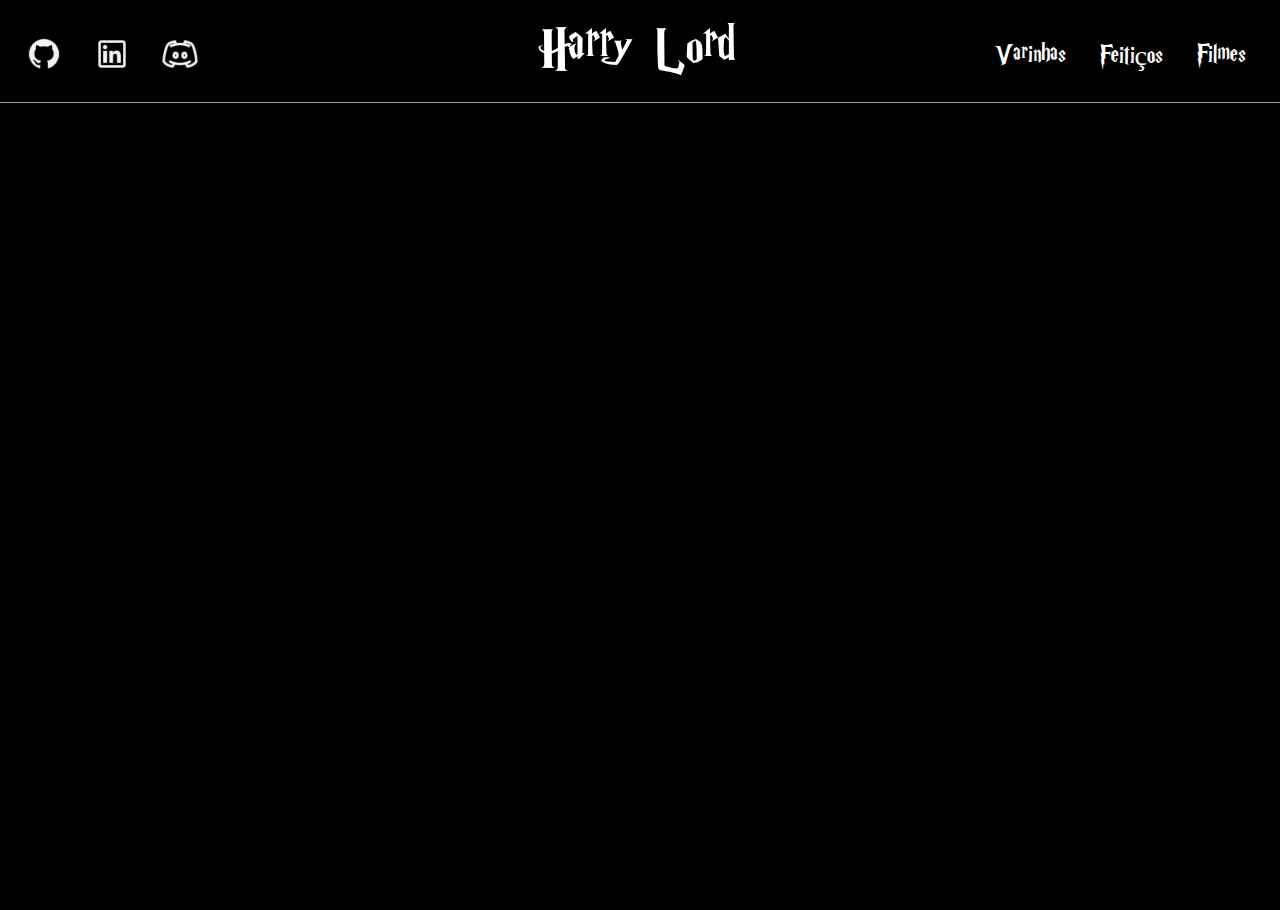
==== varinhas.html @ 65fae795 "Adicionado novos fundos para os cards, adicionado e finalizado e feitico.html, melhorados estilizaçã" ====
<!DOCTYPE html>
<html lang="pt-br">
<head>
    <meta charset="UTF-8">
    <meta http-equiv="X-UA-Compatible" content="IE=edge">
    <meta name="viewport" content="width=device-width, initial-scale=1.0">
    <title>Harry Lord</title>
   
   <!-- links de Css -->
    <link rel="stylesheet" href="styles.css">
</head>


<body>
  <header class="menu">
    <div class="icons">
      <a href='https://github.com/V1n1c1u5f1rm1n0' target="_blank"><img src="./img/github_icon.png" alt="logo GitHub"></a>
      <a href='https://www.linkedin.com/in/vinicius-firmino/' target="_blank"><img src="./img/linkding_icon.png" alt="logo Linkedin"></a>
      <a href='https://discord.gg/HqS6YYK2QP' target="_blank"><img src="./img/discord_icon.png" alt="logo Discord"></a>
    </div>
    <h1><a href="index.html" class="logo">Harry Lord</a></h1>
   
     <!-- Menu Hambúrguer -->
    <div class="hamburger">
      <div></div>
      <div></div>
      <div></div>
    </div>

    <!-- Navegação -->
    <nav class="menu_nav">
        <a href="./varinhas.html" id="varinha" class="menu_link">Varinhas</a>
        <a href="./feitico.html" id="feitico" class="menu_link">Feitiços</a>
        <a href="./filmes.html" id="filmes" class="menu_link">Filmes</a>
    </nav>
  </header>

  








  
  <footer>
    <div class="footer_icons">
      <a href='https://github.com/V1n1c1u5f1rm1n0' target="_blank"><img src="./img/github_icon.png" alt="logo GitHub"></a>
      <a href='https://www.linkedin.com/in/vinicius-firmino/' target="_blank"><img src="./img/linkding_icon.png" alt="logo Linkedin"></a>
      <a href='https://discord.gg/HqS6YYK2QP' target="_blank"><img src="./img/discord_icon.png" alt="logo Discord"></a>

    </div>
  </footer>
  
  <script src="./script.js"></script>
</body>
</html>
---- styles.css ----
/* reset css */
* {
  margin: 0;
  padding: 0;
}

/*fontes importadas*/
@font-face {
  font-family: 'harryph';
  src: url('./fontes/HARRYP__.TTF');
}

@font-face {
  font-family: 'parselto';
  src: url('./fontes/PARSELTO.TTF');
}

@font-face {
  font-family: 'aquiline';
  src: url('./fontes/AquilineTwo.ttf');
}

/*cores project*/
:root {
  --cor-de-fundo: #000000;
  --cor-de-fonte: #ffffff;
  --cor-sonserina-1: #0C9305;
  --cor-sonserina-2: #665B4A;
  --cor-grifinoria-1: #F8BE00;
  --cor-grifinoria-2: #440000;
  --cor-corvinal-1: #1C466E;
  --cor-Lufalufa-1: #9E9E9E;
  --cor-magia-1: #62aef5;

  /* corres de cardes */
  --cor-fundo-card: #3b3e37;
  --cor-borda-card: #e19563;
  --cor-titulo-card: #c4594e;
}

body {
  box-sizing: border-box;
  height: 100vh;
  background-color: var(--cor-de-fundo);
  color: var(--cor-de-fonte);
}

.menu {
  display: flex;
  justify-content: space-between;
  border-bottom: 1px solid var(--cor-Lufalufa-1);
  margin-top: 10px;
}

/* Estilização do Menu Hambúrguer */
.hamburger {
  display: none;
  flex-direction: column;
  gap: 5px;
  cursor: pointer;
  z-index: 10;
}

.hamburger div {
  width: 30px;
  height: 3px;
  background-color: var(--cor-de-fonte);
  transition: 0.4s;
}

/* Animação do "X" com 3s */
.hamburger.open div:nth-child(1) {
  transform: rotate(45deg) translate(5px, 5px);
  transition: transform 2s ease-in-out;
}

.hamburger.open div:nth-child(2) {
  opacity: 0;
  transition: opacity 2s ease-in-out;
}

.hamburger.open div:nth-child(3) {
  transform: rotate(-45deg) translate(5px, -5px);
  transition: transform 2s ease-in-out;
}

.menu_nav {
  display: flex;
}

.icons img {
  width: 40px;
  height: 40px;
  margin-top: 24px;
  padding-left: 24px;
  margin-bottom: 24px;
}

.icons img:hover {
  filter: hue-rotate(220deg) brightness(0.3);
  transform: scale(1.1);
}

.icons img:active {
  filter: hue-rotate(220deg) brightness(0.3);
  transform: scale(0.95);
}

.logo {
  font-family: 'harryph';
  font-weight: 100;
  font-size: 3.75rem; /* 60px */
  text-align: center;
  display: inline-flex;
  gap: 10px;
  margin-top: 10px;
  margin-left: 20%;
  text-decoration: none;
  color: var(--cor-de-fonte);
  white-space: nowrap;
  align-items: center;
}

.prc {
  display: flex;
  width: 100%;
  justify-content: space-between;
  align-items: flex-start;
  gap: 0px;
  font-family: 'harryph';
  font-size: 1.75rem; /* 28px */
  gap: 5%;
}

.harry_potter,
.lord_voldemort {
  flex: 1;
}

.img_centro {
  display: flex;
  flex-direction: column;
  width: 50%;
  max-width: 25%;
  margin: 2%;
  align-items: center;
}

.patrono {
  width: 50%;
  margin-right: 2%;
  margin-bottom: -20%;
  filter: blur(100px);
  transition: opacity 5s ease, transform 5s ease, filter 5s ease;
}

.patrono:hover {
  opacity: 1;
  filter: blur(0);
}

.nomes_lords {
  margin-bottom: 5%;
  font-size: 3rem; /* 48px */
  font-weight: 100;
  margin-top: 4%;
}

#Harry {
  margin-left: 5%;
  color: var(--cor-grifinoria-1);
}

#Lord {
  color: var(--cor-sonserina-1);
  margin-right: 5%;
}

.lord_voldemort {
  text-align: right;
}

.harry_potter_texto,
.lord_voldemort_texto {
  margin-bottom: 20px;
}

.harry_potter_texto {
  margin-left: 10%;
}

.lord_voldemort_texto {
  margin-right: 10%;
}

.menu_nav {
  display: flex;
  align-items: center;
}

.menu_link {
  text-decoration: none;
  color: inherit;
  font-size: 1rem; /* 16px */
  font-weight: bold;
  margin-right: 35px;
  font-family: harryph;
  font-size: 1.75rem; /* 28px */
  font-weight: 100;
  padding-right: -33px;
}

/* Hover de menu */
#varinha:hover {
  color: var(--cor-grifinoria-1);
}

#feitico:hover {
  color: var(--cor-sonserina-2);
}

#filmes:hover {
  color: var(--cor-magia-1);
}

.footer_icons {
  display: none;
}

#livros {
  display: none;
}

#livros:hover {
  color: var(--cor-sonserina-1);
}

/* Animação do Menu */
@keyframes slideIn {
  from {
    opacity: 0;
    transform: translateX(100%);
  }
  to {
    opacity: 1;
    transform: translateX(0);
  }
}

@keyframes slideOut {
  from {
    opacity: 1;
    transform: translateX(0);
  }
  to {
    opacity: 0;
    transform: translateX(100%);
  }
}

/* feitiços format */
.search-container {
  display: flex;
  justify-content: space-between;
  align-items: center;
  align-items: center;
  text-align: center;
  justify-content: center;
  
}

.eu_juro {
  margin-left: 15%;
  font-family: 'aquiline';
  font-size: 2.1875rem; /* 35px */
  font-weight: 30;
  color: var(--cor-sonserina-1);
  white-space: nowrap;
  overflow: hidden;
  width: 0;
  animation: typing 20s steps(1000, end) forwards;
  text-align: center;
  
}
.pesquisa{
  text-align: start;
  margin-right: 1%;
}
.conjure{ 
  margin-bottom: 8px;
  font-family: 'parselto';
  font-size: 20px;
  font-weight: 50;
  animation: fadeIn 45s ease-in-out forwards;
}
#search {
  flex-direction: end;
  font-family: 'Franklin Gothic Medium', 'Arial Narrow', Arial, sans-serif;
  padding: 8px;
  width: 220px;
  font-size: 16px;
  border-radius: 12px;
  text-align: center;
  background-color: rgba(255, 255, 255, 0.959);
  animation: fadeIn 85s ease-in-out forwards;
  border: none;
  border-bottom: 2px solid var(--cor-sonserina-1);
}

@keyframes fadeIn {
  from {
    opacity: 0;
  }
  to {
    opacity: 1;
  }
}

.cards-container {
  display: flex;
  flex-flow: row wrap;
  flex-grow: 3;
  justify-content: space-around;
  padding: 20px;
  gap: 20px;
  align-items: center;
  animation: bounce-in-top 10s ease-in-out forwards;
}

@keyframes bounce-in-top {
  from {
    opacity: 0;
  }
  to {
    opacity: 1;
  }
}
.card {
  display: flex;
  flex-direction: column;
  width: 250px;
  height: 212px;
  padding: 15px;
  background-size: 100% 100%;
  background-position: center;
  background-repeat: no-repeat;
  border-radius: 10px;
  transition: transform 1s ease-in-out; /* Ajustado para 1 segundo */
  cursor: pointer;
  border: 1px solid var(--cor-Lufalufa-1);
}

.card:hover {
  transform: scale(1.08);
}

.card h3 {
  font-size: 22px;
  font-family: 'parselto';
  font-weight: 700;
  color: var(--cor-de-fonte);
  margin-bottom: 8px;
  text-align: center;
  text-shadow: 2px 2px 5px var(--cor-de-fundo), -1px -1px 5px var(--cor-de-fundo);
}

.card p {
  font-size: 17px;
  font-family: 'parselto';
  color: var(--cor-de-fonte);
  text-align: center;
  text-shadow: 2px 2px 5px var(--cor-de-fundo), -1px -1px 5px var(--cor-de-fundo);
}

.card .description {
  font-size: 12px;
  color: var(--cor-grifinoria-1);
  margin-top: 0;
  margin-bottom: 0;
}

@media (max-width: 1270px) {
  .menu {
    align-items: center;
  }
  
  .prc {
    flex-direction: column;
    align-items: center;
    gap: 20px;
  }
  
  .lord_voldemort {
    text-align: left;
    margin-left: 5%;
    margin-right: -5%;
  }
  
  .harry_potter_texto {
    margin-left: 5%;
    margin-right: 5%;
  }
  
  .icons {
    display: none;
  }
  
  .menu {
    padding: 10px;
    position: relative;
  }
  
  .icons {
    display: none;
  }
  
  .menu {
    padding: 10px;
    position: relative;
  }
  
  .logo {
    align-items: center;
    margin-left: 10%;
    margin: 8px 8px;
  }
  
  .hamburger {
    display: flex;
  }
  
  .menu_nav {
    display: none;
    flex-direction: column;
    position: absolute;
    top: 65px;
    right: 0px;
    background-color: var(--cor-grifinoria-2);
    padding: 10px;
    border-radius: 5px;
  }
  
  .menu_nav a {
    color: var();
    text-decoration: auto;
    align-items: center;
    padding: 10px;
    display: block;
  }
  
  .menu_nav.active {
    display: flex;
    animation: slideIn 2s forwards;
  }
  
  .footer_icons {
    display: flex;
    justify-content: space-around;
    margin-top: 20px;
    background-color: var(--cor-Lufalufa-1);
  }
  
  .footer_icons img {
    width: 44px;
    height: 44px;
    margin-top: 14px;
    margin-bottom: 14px;
  }
  
  .footer_icons img:hover {
    filter: hue-rotate(220deg) brightness(0.3);
    transform: scale(1.1);
  }
  
  .footer_icons img:active {
    filter: hue-rotate(220deg) brightness(0.3);
    transform: scale(0.95);
  }
  #search {
    animation: fadeIn 40s ease-in-out forwards;
  }
  .eu_juro {
    animation: typing 10s steps(1000, end) forwards;
    
  }

}

@media (max-width: 890px) {
  .eu_juro {
    font-size: 1.5rem; 
    animation: typing 5s steps(800, end) forwards;
    margin: 0px;
  }
  #search {
    margin: 8px;
    animation: fadeIn 3s ease-in-out forwards;
  }
  .search-container{
    flex-direction: column;
    align-items: center;
  }
  .conjure{
    display: none;
  }
}

@media (max-width: 530px) {
  .eu_juro {
    font-size: 1.25rem; /* Further adjust font size for very small screens */
    animation: typing 5s steps(600, end) forwards; /* Further adjust animation duration */
  }
  #search {
    width: 170px;
    margin: 8px;
    animation: fadeIn 3s ease-in-out forwards;
  }

}

@keyframes typing {
  from {
    width: 0;
  }
  to {
    width: 100%;
  }
}
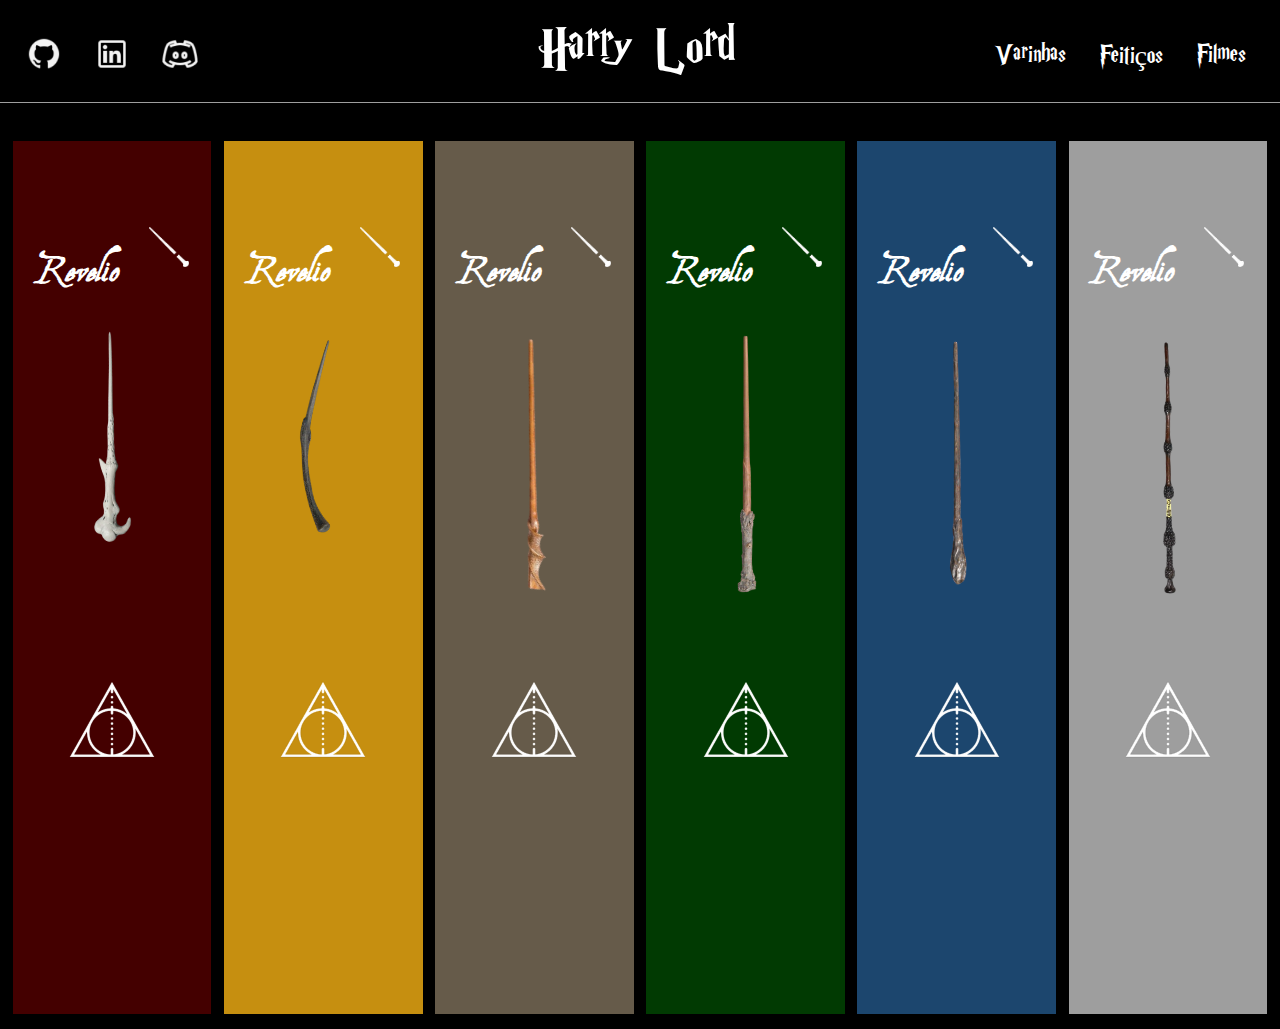
==== commit 0f54169b: "Descrição da atualização" ====
--- a/varinhas.html
+++ b/varinhas.html
@@ -7,7 +7,7 @@
     <title>Harry Lord</title>
    
    <!-- links de Css -->
-    <link rel="stylesheet" href="styles.css">
+    <link rel="stylesheet" href="varinhas.css">
 </head>
 
 
@@ -34,8 +34,82 @@
         <a href="./filmes.html" id="filmes" class="menu_link">Filmes</a>
     </nav>
   </header>
+  
+<div  class="varinhas_menu">
 
-  
+  <div class="varinha_lord">
+      <div class="revelio_menu">  
+        <h3 class="revelio">Revelio</h3>
+        <img src="./img/revelio.png" class="revelio_img">
+      </div>
+      <img src="./img/Varinha 1.png" class= "img_varinha_lord" alt="Varinha de lord Voldemort">
+      <img src="./img/reliquias.png" id="lord_reliquia" class="reliquias" alt="Reliquias da Morte">
+  </div>
+
+  <div class="varinha_bellatrix">
+    <div class="revelio_menu">  
+      <h3 class="revelio">Revelio</h3>
+      <img src="./img/revelio.png" class="revelio_img">
+    </div>
+    <img src="./img/Varinha 2.png" class= "img_varinha_bella" alt="Varinha de Bellatrix Lestrange">
+    <img src="./img/reliquias.png" id="bela_reliquia" class="reliquias" alt="Reliquias da Morte">
+  </div>
+
+  <div class="varinha_ron">
+    <div class="revelio_menu">  
+      <h3 class="revelio">Revelio</h3>
+      <img src="./img/revelio.png" class="revelio_img">
+    </div>
+    <img src="./img/Varinha 3.png" class= "img_varinha_ron" alt="Varinha de Ron Weasley">
+    <img src="./img/reliquias.png" class="reliquias" alt="Reliquias da Morte">
+  </div>
+
+  <div class="varinha_de_desconhecido_1">
+    <div class="revelio_menu">  
+      <h3 class="revelio">Revelio</h3>
+      <img src="./img/revelio.png" class="revelio_img">
+    </div>
+    <img src="./img/Varinha 4.png" class= "img_varinha_des_1" alt="Varinha de Desconhecido 1">
+    <img src="./img/reliquias.png" class="reliquias" alt="Reliquias da Morte">
+  </div>
+
+  <div class="varinha_de_desconhecido_2">
+    <div class="revelio_menu">  
+      <h3 class="revelio">Revelio</h3>
+      <img src="./img/revelio.png" class="revelio_img">
+    </div>
+    <img src="./img/Varinha 5.png" class= "img_varinha_des_2" alt="Varinha de Desconhecido 2">
+    <img src="./img/reliquias.png" class="reliquias" alt="Reliquias da Morte">
+  </div>
+
+  <div class="varinha_das_varinhas">
+    <div class="revelio_menu">  
+      <h3 class="revelio">Revelio</h3>
+      <img src="./img/revelio.png" class="revelio_img">
+    </div>
+    <img src="./img/Varinha 6.png" class= "img_varinha_das_varinhas" alt="Varinha das Varinhas">
+    <img src="./img/reliquias.png" class="reliquias" alt="Reliquias da Morte">
+  </div>
+
+
+
+
+
+
+
+
+
+
+
+
+
+</div>
+
+
+
+
+
+
 
 
 
--- a/varinhas.css
+++ b/varinhas.css
@@ -0,0 +1,145 @@
+@import url(styles.css);
+
+
+
+.varinhas_menu {
+    display: flex;
+    padding: 1%;
+    height: 100vh;
+    text-align: center;
+    overflow: hidden;
+    gap: 1%;
+}
+
+.revelio_menu {
+    font-family: 'aquiline';
+    font-size: 30px;
+    display: flex;
+    justify-content: center;
+    align-items: center;
+    overflow: hidden;
+    margin-bottom: 40%;
+    
+}
+/* Varinhas imagens ajuste */
+.revelio_menu img {
+    width: 47px;
+    max-width: 40px;
+    height: auto;
+    margin-left: 30px;
+    transform: rotate(0deg);
+}
+
+.img_varinha_lord,
+.img_varinha_bella,
+.img_varinha_ron,
+.img_varinha_des_1,
+.img_varinha_des_2,
+.img_varinha_das_varinhas {
+    width: 100%;
+    max-width: 400px;
+    height: auto;
+    transform: rotate(var(--rotation-angle));
+}
+
+.img_varinha_lord {
+    --rotation-angle: -53deg;
+}
+
+.img_varinha_bella {
+    --rotation-angle: -48deg;
+}
+
+.img_varinha_ron {
+    --rotation-angle: 222deg;
+}
+
+.img_varinha_des_1 {
+    --rotation-angle: 224deg;
+}
+
+.img_varinha_des_2 {
+    --rotation-angle: 224deg;
+}
+
+.img_varinha_das_varinhas {
+    --rotation-angle: 134deg;
+
+}
+
+/* estilização container varinhas  */
+
+.varinha_lord {
+    background-color:var(--cor-grifinoria-2);
+    margin-top: 2%;
+    height: 90vh;
+    padding-top: 5%;
+    width: 20%;
+}
+
+.varinha_bellatrix {
+    background-color:var(--cor-grifinoria-1);
+    margin-top: 2%;
+    height: 90vh;
+    padding-top: 5%;
+    width: 20%;
+}
+
+.img_varinha_bella{
+    margin-top: -15%;
+}
+
+.varinha_ron {
+    background-color:var( --cor-sonserina-2);
+    margin-top: 2%;
+    height: 90vh;
+    padding-top: 5%;
+    width: 20%;
+}
+
+.varinha_de_desconhecido_1 {
+    background-color:var(--cor-sonserina-1);
+    margin-top: 2%;
+    height: 90vh;
+    padding-top: 5%;
+    width: 20%;
+}
+
+.varinha_de_desconhecido_2 {
+    background-color:var(--cor-corvinal-1);
+    margin-top: 2%;
+    height: 90vh;
+    padding-top: 5%;
+    width: 20%;
+}
+
+.varinha_das_varinhas {
+    background-color:var(--cor-Lufalufa-1);
+    margin-top: 2%;
+    height: 90vh;
+    padding-top: 5%;
+    width: 20%;
+}
+
+/* ajustando reliquias */
+
+.reliquias {
+    margin-top: 50%;
+    animation: rotacao 50s linear infinite;
+}
+
+#lord_reliquia {
+    margin-top: 75%;
+}
+
+#bela_reliquia {
+    margin-top: 65%;
+}
+@keyframes rotacao {
+    from {
+        transform: rotate(0deg);
+    }
+    to {
+        transform: rotate(360deg);
+    }
+}
